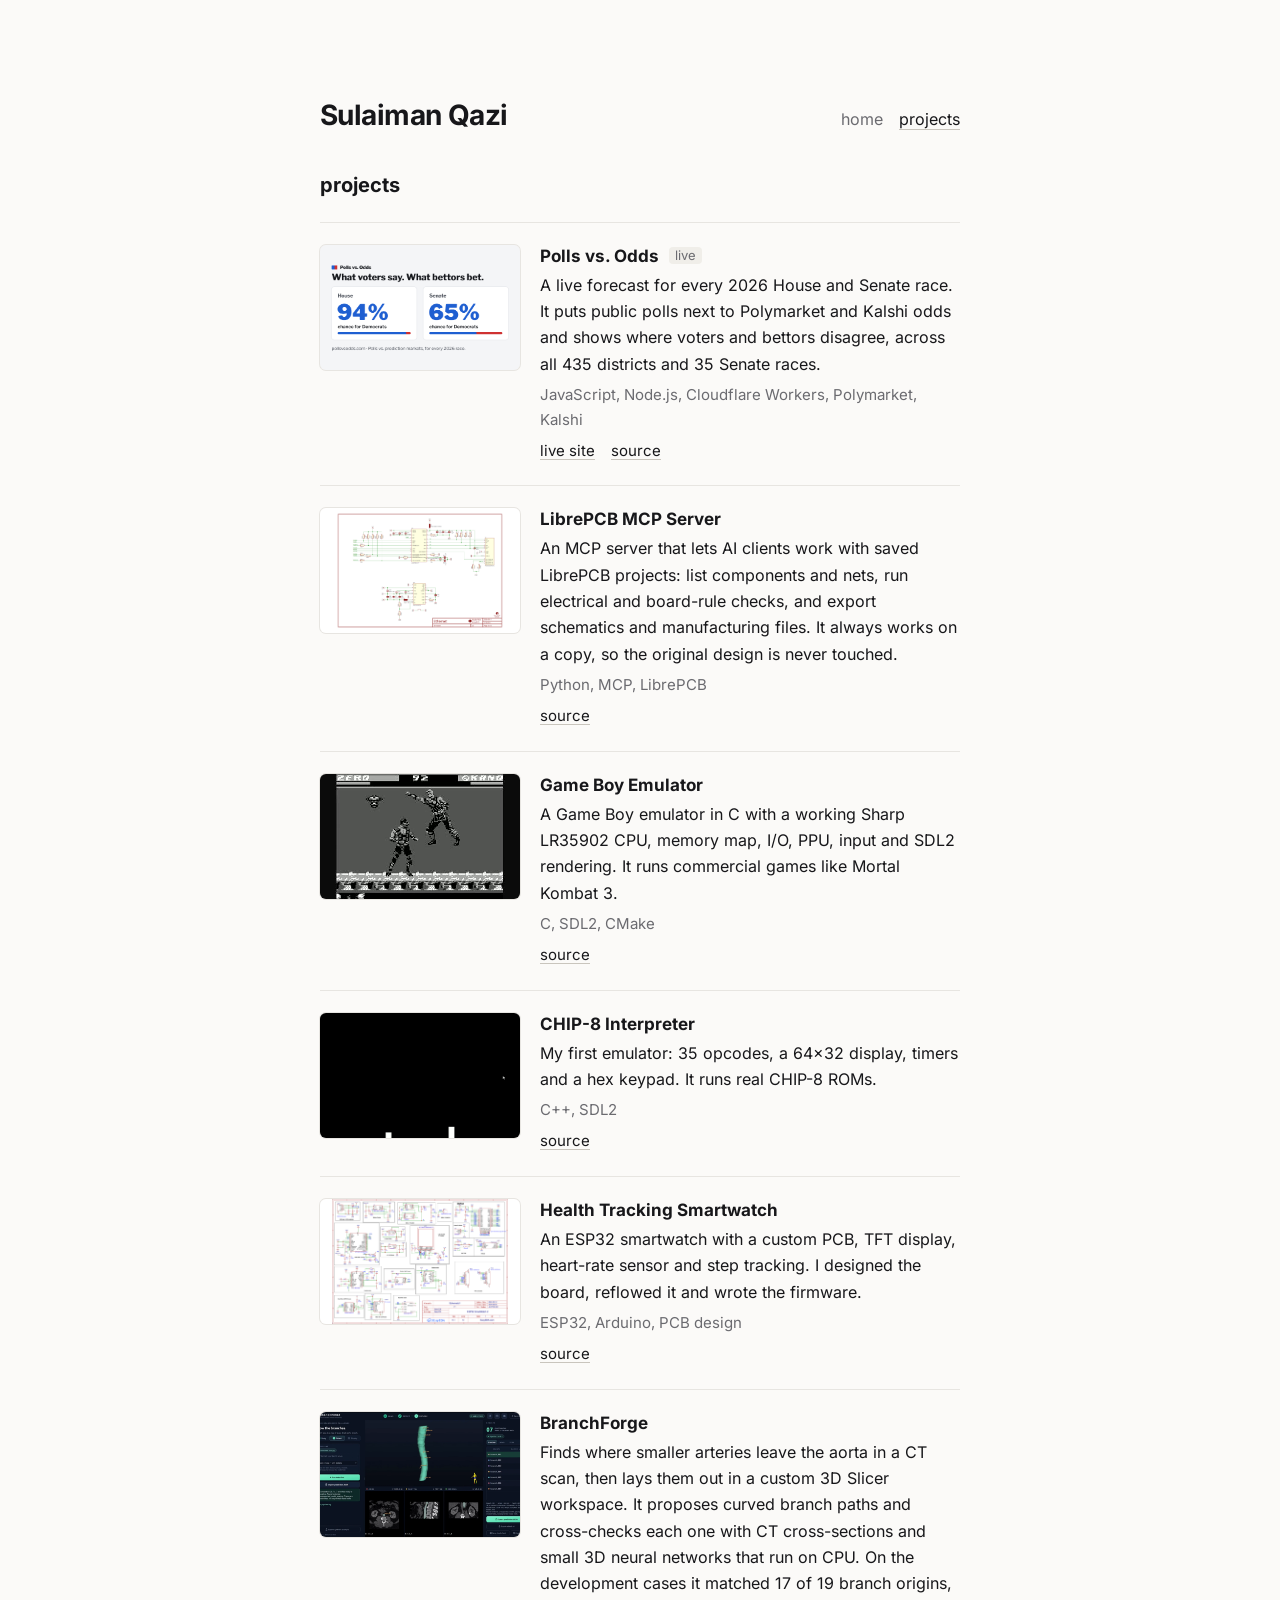
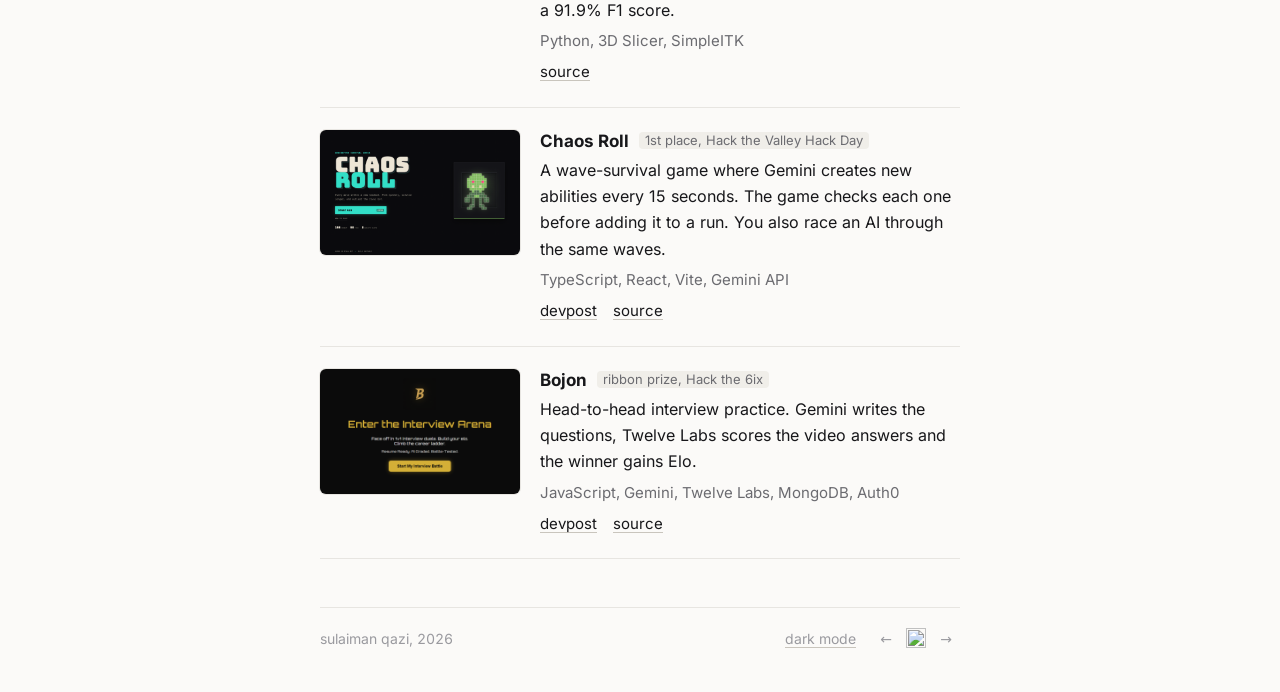
==== projects/index.html @ bf61b513 "Redesign as a minimal one-column portfolio Replace the multi-view site with a home page (currently, " ====
<!DOCTYPE html>
<html lang="en" data-root="../">
<head>
<meta charset="utf-8">
<meta name="viewport" content="width=device-width, initial-scale=1">
<title>Projects - Sulaiman Qazi</title>
<meta name="description" content="Projects by Sulaiman Qazi: a live election forecast, an MCP server for LibrePCB, a Game Boy emulator in C, a CHIP-8 interpreter, an ESP32 smartwatch and two hackathon winners.">
<meta name="author" content="Sulaiman Qazi">
<meta name="theme-color" content="#fbfaf8" media="(prefers-color-scheme: light)">
<meta name="theme-color" content="#111113" media="(prefers-color-scheme: dark)">
<link rel="canonical" href="https://sulaimanq.com/projects/">

<meta property="og:type" content="website">
<meta property="og:url" content="https://sulaimanq.com/projects/">
<meta property="og:title" content="Projects - Sulaiman Qazi">
<meta property="og:description" content="A live election forecast, an MCP server for LibrePCB, emulators in C and C++, and more.">
<meta property="og:image" content="https://sulaimanq.com/assets/img/og.jpg">
<meta name="twitter:card" content="summary_large_image">

<link rel="icon" href="../assets/img/favicon.svg" type="image/svg+xml">
<link rel="preload" href="../assets/fonts/inter-latin.woff2" as="font" type="font/woff2" crossorigin>
<link rel="stylesheet" href="../assets/css/site.css">

<script>
  (function () {
    var d = document.documentElement;
    try {
      var saved = localStorage.getItem('sq-theme');
      var sys = window.matchMedia('(prefers-color-scheme: dark)').matches ? 'dark' : 'light';
      d.setAttribute('data-theme', saved || sys);
    } catch (e) { d.setAttribute('data-theme', 'light'); }
  })();
</script>
</head>

<body>
<a class="skip" href="#main">Skip to content</a>

<div class="wrap">

  <header class="top">
    <p class="name"><a href="../">Sulaiman Qazi</a></p>
    <nav class="nav" aria-label="Pages">
      <a href="../">home</a>
      <a href="./" aria-current="page">projects</a>
    </nav>
  </header>

  <main id="main">
    <h1 class="page-h">projects</h1>

    <ul class="projects">

      <li class="project">
        <a class="project__shot project__shot--fit" href="https://pollsvsodds.com/" target="_blank" rel="noopener noreferrer" tabindex="-1" aria-hidden="true">
          <img src="../assets/img/polls-vs-odds.png" alt="" loading="lazy" decoding="async">
        </a>
        <div>
          <h2 class="project__title">Polls vs. Odds <span class="project__badge">live</span></h2>
          <p class="project__text">A live forecast for every 2026 House and Senate race. It puts public polls next to Polymarket and Kalshi odds and shows where voters and bettors disagree, across all 435 districts and 35 Senate races.</p>
          <p class="project__stack">JavaScript, Node.js, Cloudflare Workers, Polymarket, Kalshi</p>
          <p class="project__links">
            <a href="https://pollsvsodds.com/" target="_blank" rel="noopener noreferrer">live site</a>
            <a href="https://github.com/sulaimwn/polls-vs-odds" target="_blank" rel="noopener noreferrer">source</a>
          </p>
        </div>
      </li>

      <li class="project">
        <a class="project__shot project__shot--white" href="https://github.com/sulaimwn/LibrePCB-MCP-Server" target="_blank" rel="noopener noreferrer" tabindex="-1" aria-hidden="true">
          <img src="../assets/img/librepcb-mcp.png" alt="" loading="lazy" decoding="async">
        </a>
        <div>
          <h2 class="project__title">LibrePCB MCP Server</h2>
          <p class="project__text">An MCP server that lets AI clients work with saved LibrePCB projects: list components and nets, run electrical and board-rule checks, and export schematics and manufacturing files. It always works on a copy, so the original design is never touched.</p>
          <p class="project__stack">Python, MCP, LibrePCB</p>
          <p class="project__links">
            <a href="https://github.com/sulaimwn/LibrePCB-MCP-Server" target="_blank" rel="noopener noreferrer">source</a>
          </p>
        </div>
      </li>

      <li class="project">
        <a class="project__shot" href="https://github.com/sulaimwn/Game-Boy-Emulator" target="_blank" rel="noopener noreferrer" tabindex="-1" aria-hidden="true">
          <span class="sprite"></span>
        </a>
        <div>
          <h2 class="project__title">Game Boy Emulator</h2>
          <p class="project__text">A Game Boy emulator in C with a working Sharp LR35902 CPU, memory map, I/O, PPU, input and SDL2 rendering. It runs commercial games like Mortal Kombat 3.</p>
          <p class="project__stack">C, SDL2, CMake</p>
          <p class="project__links">
            <a href="https://github.com/sulaimwn/Game-Boy-Emulator" target="_blank" rel="noopener noreferrer">source</a>
          </p>
        </div>
      </li>

      <li class="project">
        <a class="project__shot" href="https://github.com/sulaimwn/CHIP8-CPP" target="_blank" rel="noopener noreferrer" tabindex="-1" aria-hidden="true">
          <img src="../assets/img/chip8-emulator.gif" alt="" loading="lazy" decoding="async">
        </a>
        <div>
          <h2 class="project__title">CHIP-8 Interpreter</h2>
          <p class="project__text">My first emulator: 35 opcodes, a 64×32 display, timers and a hex keypad. It runs real CHIP-8 ROMs.</p>
          <p class="project__stack">C++, SDL2</p>
          <p class="project__links">
            <a href="https://github.com/sulaimwn/CHIP8-CPP" target="_blank" rel="noopener noreferrer">source</a>
          </p>
        </div>
      </li>

      <li class="project">
        <a class="project__shot project__shot--white" href="https://github.com/sulaimwn/SmartWatch" target="_blank" rel="noopener noreferrer" tabindex="-1" aria-hidden="true">
          <img src="../assets/img/smartwatch-schematic.png" alt="" loading="lazy" decoding="async">
        </a>
        <div>
          <h2 class="project__title">Health Tracking Smartwatch</h2>
          <p class="project__text">An ESP32 smartwatch with a custom PCB, TFT display, heart-rate sensor and step tracking. I designed the board, reflowed it and wrote the firmware.</p>
          <p class="project__stack">ESP32, Arduino, PCB design</p>
          <p class="project__links">
            <a href="https://github.com/sulaimwn/SmartWatch" target="_blank" rel="noopener noreferrer">source</a>
          </p>
        </div>
      </li>

      <li class="project">
        <a class="project__shot" href="https://github.com/Toastyybread1/toralis-challenge" target="_blank" rel="noopener noreferrer" tabindex="-1" aria-hidden="true">
          <img src="../assets/img/branchforge.webp" alt="" loading="lazy" decoding="async">
        </a>
        <div>
          <h2 class="project__title">BranchForge</h2>
          <p class="project__text">Finds where smaller arteries leave the aorta in a CT scan, then lays them out in a custom 3D Slicer workspace. It proposes curved branch paths and cross-checks each one with CT cross-sections and small 3D neural networks that run on CPU. On the development cases it matched 17 of 19 branch origins, a 91.9% F1 score.</p>
          <p class="project__stack">Python, 3D Slicer, SimpleITK</p>
          <p class="project__links">
            <a href="https://github.com/Toastyybread1/toralis-challenge" target="_blank" rel="noopener noreferrer">source</a>
          </p>
        </div>
      </li>

      <li class="project">
        <a class="project__shot" href="https://devpost.com/software/live-forge" target="_blank" rel="noopener noreferrer" tabindex="-1" aria-hidden="true">
          <img src="../assets/img/chaos-roll.png" alt="" loading="lazy" decoding="async">
        </a>
        <div>
          <h2 class="project__title">Chaos Roll <span class="project__badge">1st place, Hack the Valley Hack Day</span></h2>
          <p class="project__text">A wave-survival game where Gemini creates new abilities every 15 seconds. The game checks each one before adding it to a run. You also race an AI through the same waves.</p>
          <p class="project__stack">TypeScript, React, Vite, Gemini API</p>
          <p class="project__links">
            <a href="https://devpost.com/software/live-forge" target="_blank" rel="noopener noreferrer">devpost</a>
            <a href="https://github.com/HisMonDon/htv_hack_day" target="_blank" rel="noopener noreferrer">source</a>
          </p>
        </div>
      </li>

      <li class="project">
        <a class="project__shot" href="https://devpost.com/software/bojon" target="_blank" rel="noopener noreferrer" tabindex="-1" aria-hidden="true">
          <img src="../assets/img/bojon.png" alt="" loading="lazy" decoding="async">
        </a>
        <div>
          <h2 class="project__title">Bojon <span class="project__badge">ribbon prize, Hack the 6ix</span></h2>
          <p class="project__text">Head-to-head interview practice. Gemini writes the questions, Twelve Labs scores the video answers and the winner gains Elo.</p>
          <p class="project__stack">JavaScript, Gemini, Twelve Labs, MongoDB, Auth0</p>
          <p class="project__links">
            <a href="https://devpost.com/software/bojon" target="_blank" rel="noopener noreferrer">devpost</a>
            <a href="https://github.com/MrJelloCode/Bojon" target="_blank" rel="noopener noreferrer">source</a>
          </p>
        </div>
      </li>

    </ul>
  </main>

  <footer class="foot">
    <span>sulaiman qazi, <span class="num">2026</span></span>
    <div class="foot__end">
      <button class="linkbtn" type="button" data-theme-toggle>dark mode</button>
      <nav class="webring" aria-label="UWaterloo CS Webring">
        <a href="https://cs.uwatering.com/#sulaimanq.com?nav=prev" aria-label="Previous site in the UWaterloo CS Webring" title="Previous site">&larr;</a>
        <a href="https://cs.uwatering.com/#sulaimanq.com" target="_blank" rel="noopener noreferrer" aria-label="UWaterloo CS Webring" title="UWaterloo CS Webring">
          <img src="https://cs.uwatering.com/icon.red.svg" alt="" width="20" height="20">
        </a>
        <a href="https://cs.uwatering.com/#sulaimanq.com?nav=next" aria-label="Next site in the UWaterloo CS Webring" title="Next site">&rarr;</a>
      </nav>
    </div>
  </footer>

</div>

<dialog class="cmdk" id="cmdk" aria-label="Search the site">
  <div class="cmdk__bar">
    <input class="cmdk__input" id="cmdk-input" type="text"
           autocomplete="off" autocorrect="off" spellcheck="false"
           placeholder="go to a page, copy my email, open a link"
           role="combobox" aria-expanded="true" aria-controls="cmdk-list"
           aria-autocomplete="list" aria-label="Search the site">
    <kbd aria-hidden="true">esc</kbd>
  </div>
  <ul class="cmdk__list" id="cmdk-list" role="listbox" aria-label="Results"></ul>
  <p class="cmdk__empty" hidden>nothing matches that</p>
  <p class="vh" id="cmdk-status" aria-live="polite"></p>
</dialog>

<script src="../assets/js/site.js"></script>
<script src="../assets/js/cmdk.js"></script>
</body>
</html>
---- assets/css/site.css ----
/* ==========================================================================
   Sulaiman Qazi - one stylesheet for the whole site.
   One narrow column of text, logo chips for places, and nothing else.
   ========================================================================== */

@font-face {
  font-family: 'Inter';
  font-style: normal;
  font-weight: 300 700;
  font-display: swap;
  src: url(../fonts/inter-latin-ext.woff2) format('woff2');
  unicode-range: U+0100-02BA, U+02BD-02C5, U+02C7-02CC, U+02CE-02D7, U+02DD-02FF, U+0304, U+0308, U+0329, U+1D00-1DBF, U+1E00-1E9F, U+1EF2-1EFF, U+2020, U+20A0-20AB, U+20AD-20C0, U+2113, U+2C60-2C7F, U+A720-A7FF;
}
@font-face {
  font-family: 'Inter';
  font-style: normal;
  font-weight: 300 700;
  font-display: swap;
  src: url(../fonts/inter-latin.woff2) format('woff2');
  unicode-range: U+0000-00FF, U+0131, U+0152-0153, U+02BB-02BC, U+02C6, U+02DA, U+02DC, U+0304, U+0308, U+0329, U+2000-206F, U+20AC, U+2122, U+2191, U+2193, U+2212, U+2215, U+FEFF, U+FFFD;
}

/* --------------------------------------------------------------------------
   Tokens
   -------------------------------------------------------------------------- */

:root {
  color-scheme: light;
  --bg:      #fbfaf8;
  --ink:     #17171a;
  --muted:   #6b6b70;
  --faint:   #9a9a9f;
  --rule:    #e7e5e1;
  --chip:    #f0eee9;
  --chip-hi: #e6e3dc;
  --link:    #c9c5bd;
  --focus:   #2f6fd6;

  --font: 'Inter', system-ui, -apple-system, 'Segoe UI', Helvetica, Arial, sans-serif;
  --col: 40rem;
  --radius: 6px;
}

[data-theme='dark'] {
  color-scheme: dark;
  --bg:      #111113;
  --ink:     #ececee;
  --muted:   #9c9ca3;
  --faint:   #6e6e75;
  --rule:    #26262a;
  --chip:    #1d1d21;
  --chip-hi: #2a2a2f;
  --link:    #4a4a52;
  --focus:   #7aa7f0;
}

/* --------------------------------------------------------------------------
   Base
   -------------------------------------------------------------------------- */

*, *::before, *::after { box-sizing: border-box; }

html { -webkit-text-size-adjust: 100%; text-size-adjust: 100%; }

body {
  margin: 0;
  background: var(--bg);
  color: var(--ink);
  font-family: var(--font);
  font-size: 1rem;
  line-height: 1.65;
  -webkit-font-smoothing: antialiased;
}

h1, h2, h3, p, ul { margin: 0; }

a {
  color: inherit;
  text-decoration-line: underline;
  text-decoration-thickness: 1px;
  text-underline-offset: 0.22em;
  text-decoration-color: var(--link);
  transition: text-decoration-color 120ms;
}
a:hover { text-decoration-color: currentColor; }

:focus-visible { outline: 2px solid var(--focus); outline-offset: 2px; border-radius: 4px; }

img { max-width: 100%; }

.vh {
  position: absolute !important;
  width: 1px; height: 1px;
  overflow: hidden;
  clip-path: inset(50%);
  white-space: nowrap;
}

.skip {
  position: absolute;
  left: 12px; top: -80px;
  z-index: 50;
  padding: 8px 14px;
  border-radius: var(--radius);
  background: var(--ink);
  color: var(--bg);
  text-decoration: none;
}
.skip:focus { top: 12px; }

/* --------------------------------------------------------------------------
   Page frame
   -------------------------------------------------------------------------- */

.wrap {
  max-width: calc(var(--col) + 48px);
  margin: 0 auto;
  padding: clamp(40px, 11vh, 110px) 24px 40px;
}

.top {
  display: flex;
  flex-wrap: wrap;
  align-items: baseline;
  justify-content: space-between;
  gap: 6px 20px;
}

.name {
  font-size: 1.75rem;
  font-weight: 700;
  letter-spacing: -0.02em;
  line-height: 1.2;
}
.name a { text-decoration: none; }

.nav { display: flex; gap: 16px; color: var(--muted); }
.nav a { text-decoration: none; }
.nav a:hover, .nav a[aria-current='page'] { color: var(--ink); }
.nav a[aria-current='page'] { text-decoration: underline; text-decoration-color: var(--link); }

.tagline { margin-top: 6px; }

.links {
  display: flex;
  flex-wrap: wrap;
  gap: 4px 16px;
  margin-top: 10px;
  color: var(--muted);
}
.links a, .links button { color: var(--muted); }
.links a:hover, .links button:hover { color: var(--ink); }

.linkbtn {
  padding: 0;
  border: 0;
  background: none;
  font: inherit;
  cursor: pointer;
  text-decoration: underline;
  text-decoration-thickness: 1px;
  text-underline-offset: 0.22em;
  text-decoration-color: var(--link);
}
.linkbtn:hover { text-decoration-color: currentColor; }

/* --------------------------------------------------------------------------
   Sections and bullets
   -------------------------------------------------------------------------- */

.block { margin-top: 32px; }

.block__h {
  margin-bottom: 6px;
  font-size: 0.9375rem;
  font-weight: 400;
  color: var(--muted);
}

.bullets { list-style: none; padding: 0; display: grid; gap: 6px; }
.bullets li { position: relative; padding-left: 18px; }
.bullets li::before {
  content: '';
  position: absolute;
  left: 2px;
  top: 0.78em;
  width: 6px;
  height: 1px;
  background: var(--faint);
}

.num { font-variant-numeric: tabular-nums; }
.dim { color: var(--muted); }

/* A chip and whatever punctuation follows it never split across lines. */
.nb { white-space: nowrap; }

/* Logo chips: the place, with its mark, as a link. */
.chip {
  display: inline-flex;
  align-items: center;
  gap: 6px;
  padding: 0 7px 0 4px;
  border-radius: 5px;
  background: var(--chip);
  line-height: 1.6;
  text-decoration: none;
  white-space: nowrap;
  vertical-align: baseline;
  transition: background-color 120ms;
}
.chip:hover { background: var(--chip-hi); }
.chip img {
  width: 16px;
  height: 16px;
  border-radius: 3px;
  object-fit: contain;
  background: #fff;
  flex: none;
}

.more {
  display: inline-block;
  margin-top: 10px;
  color: var(--muted);
}
.more:hover { color: var(--ink); }

/* --------------------------------------------------------------------------
   Hover previews for project links (mouse only)
   -------------------------------------------------------------------------- */

.peek {
  position: fixed;
  z-index: 40;
  left: 0; top: 0;
  width: 280px;
  aspect-ratio: 16 / 10;
  border-radius: 8px;
  overflow: hidden;
  background: var(--chip);
  box-shadow: 0 0 0 1px var(--rule), 0 16px 40px -12px rgba(0, 0, 0, 0.3);
  pointer-events: none;
  opacity: 0;
  transform: translateY(4px);
  transition: opacity 120ms, transform 120ms;
}
.peek.is-on { opacity: 1; transform: none; }
.peek img { display: block; width: 100%; height: 100%; object-fit: cover; }
.peek .sprite { position: absolute; inset: 0; }

/* The Game Boy recording is a strip of 36 frames. */
.sprite {
  background-image: url('../img/gameboy-sprite.jpg');
  background-repeat: no-repeat;
  background-size: 3600% 100%;
  image-rendering: pixelated;
  animation: sprite-36 1.75s steps(35) infinite;
}
@keyframes sprite-36 {
  from { background-position-x: 0%; }
  to   { background-position-x: 100%; }
}

/* --------------------------------------------------------------------------
   Projects page
   -------------------------------------------------------------------------- */

.page-h { margin-top: 36px; font-size: 1.25rem; font-weight: 700; }
.page-intro { margin-top: 4px; color: var(--muted); }

.projects { list-style: none; padding: 0; margin-top: 20px; }

.project {
  display: grid;
  grid-template-columns: 200px minmax(0, 1fr);
  gap: 20px;
  padding: 22px 0;
  border-top: 1px solid var(--rule);
}
.project:last-child { border-bottom: 1px solid var(--rule); }

.project__shot {
  position: relative;
  aspect-ratio: 16 / 10;
  border-radius: 6px;
  overflow: hidden;
  background: var(--chip);
  box-shadow: 0 0 0 1px var(--rule);
}
.project__shot img { display: block; width: 100%; height: 100%; object-fit: cover; }
.project__shot--fit img { object-fit: contain; background: #f4f5f7; }
.project__shot--white img { object-fit: contain; background: #fff; }
.project__shot .sprite { position: absolute; inset: 0; }

.project__title { font-size: 1.0625rem; font-weight: 700; line-height: 1.35; }
.project__badge {
  display: inline-block;
  margin-left: 6px;
  padding: 0 6px;
  border-radius: 4px;
  background: var(--chip);
  color: var(--muted);
  font-size: 0.8125rem;
  font-weight: 400;
  vertical-align: 2px;
}
.project__text { margin-top: 4px; }
.project__stack { margin-top: 6px; color: var(--muted); font-size: 0.9375rem; }
.project__links { display: flex; flex-wrap: wrap; gap: 4px 16px; margin-top: 6px; font-size: 0.9375rem; }

@media (max-width: 560px) {
  .project { grid-template-columns: minmax(0, 1fr); gap: 12px; }
}

/* --------------------------------------------------------------------------
   Footer
   -------------------------------------------------------------------------- */

.foot {
  display: flex;
  flex-wrap: wrap;
  align-items: center;
  justify-content: space-between;
  gap: 10px 20px;
  margin-top: 48px;
  padding-top: 16px;
  border-top: 1px solid var(--rule);
  color: var(--faint);
  font-size: 0.875rem;
}
.foot__end { display: flex; align-items: center; gap: 16px; }
.foot .linkbtn { color: var(--faint); }
.foot .linkbtn:hover { color: var(--ink); }

.webring { display: flex; align-items: center; gap: 2px; }
.webring a {
  display: grid;
  place-items: center;
  min-width: 28px;
  height: 28px;
  border-radius: 5px;
  color: var(--faint);
  text-decoration: none;
}
.webring a:hover { color: var(--ink); background: var(--chip); }
.webring img { width: 20px; height: 20px; display: block; }
[data-theme='dark'] .webring img { filter: grayscale(1) brightness(1.7); }

/* --------------------------------------------------------------------------
   Command menu (Ctrl K or /) and toast
   -------------------------------------------------------------------------- */

.cmdk {
  width: min(520px, calc(100vw - 32px));
  max-height: min(460px, 70vh);
  margin: 12vh auto auto;
  padding: 0;
  border: 1px solid var(--rule);
  border-radius: 10px;
  background: var(--bg);
  color: var(--ink);
  box-shadow: 0 30px 80px -20px rgba(0, 0, 0, 0.4);
  overflow: hidden;
}
.cmdk[open] { display: flex; flex-direction: column; }
.cmdk::backdrop { background: rgba(10, 10, 12, 0.35); }
.cmdk__bar { display: flex; align-items: center; gap: 10px; padding: 12px 14px; border-bottom: 1px solid var(--rule); }
.cmdk__input { flex: 1; min-width: 0; border: 0; outline: 0; background: none; color: inherit; font: inherit; }
.cmdk__input::placeholder { color: var(--faint); }
.cmdk kbd { font-family: var(--font); font-size: 0.75rem; color: var(--muted); border: 1px solid var(--rule); border-radius: 4px; padding: 0 5px; }
.cmdk__list { list-style: none; margin: 0; padding: 6px; overflow-y: auto; }
.cmdk__group { padding: 8px 8px 2px; font-size: 0.8125rem; color: var(--faint); }
.cmdk__opt { display: flex; align-items: center; gap: 12px; padding: 7px 8px; border-radius: 5px; cursor: pointer; }
.cmdk__opt[aria-selected='true'] { background: var(--chip); }
.cmdk__label b { font-weight: 700; }
.cmdk__meta { margin-left: auto; color: var(--faint); font-size: 0.875rem; }
.cmdk__empty { padding: 16px 14px; color: var(--muted); }

.toast {
  position: fixed;
  left: 50%;
  bottom: 24px;
  z-index: 60;
  translate: -50% 10px;
  padding: 8px 14px;
  border-radius: var(--radius);
  background: var(--ink);
  color: var(--bg);
  font-size: 0.9375rem;
  opacity: 0;
  pointer-events: none;
  transition: opacity 150ms, translate 150ms;
}
.toast.is-on { opacity: 1; translate: -50% 0; }

@media (prefers-reduced-motion: reduce) {
  *, *::before, *::after { transition: none !important; animation: none !important; }
}
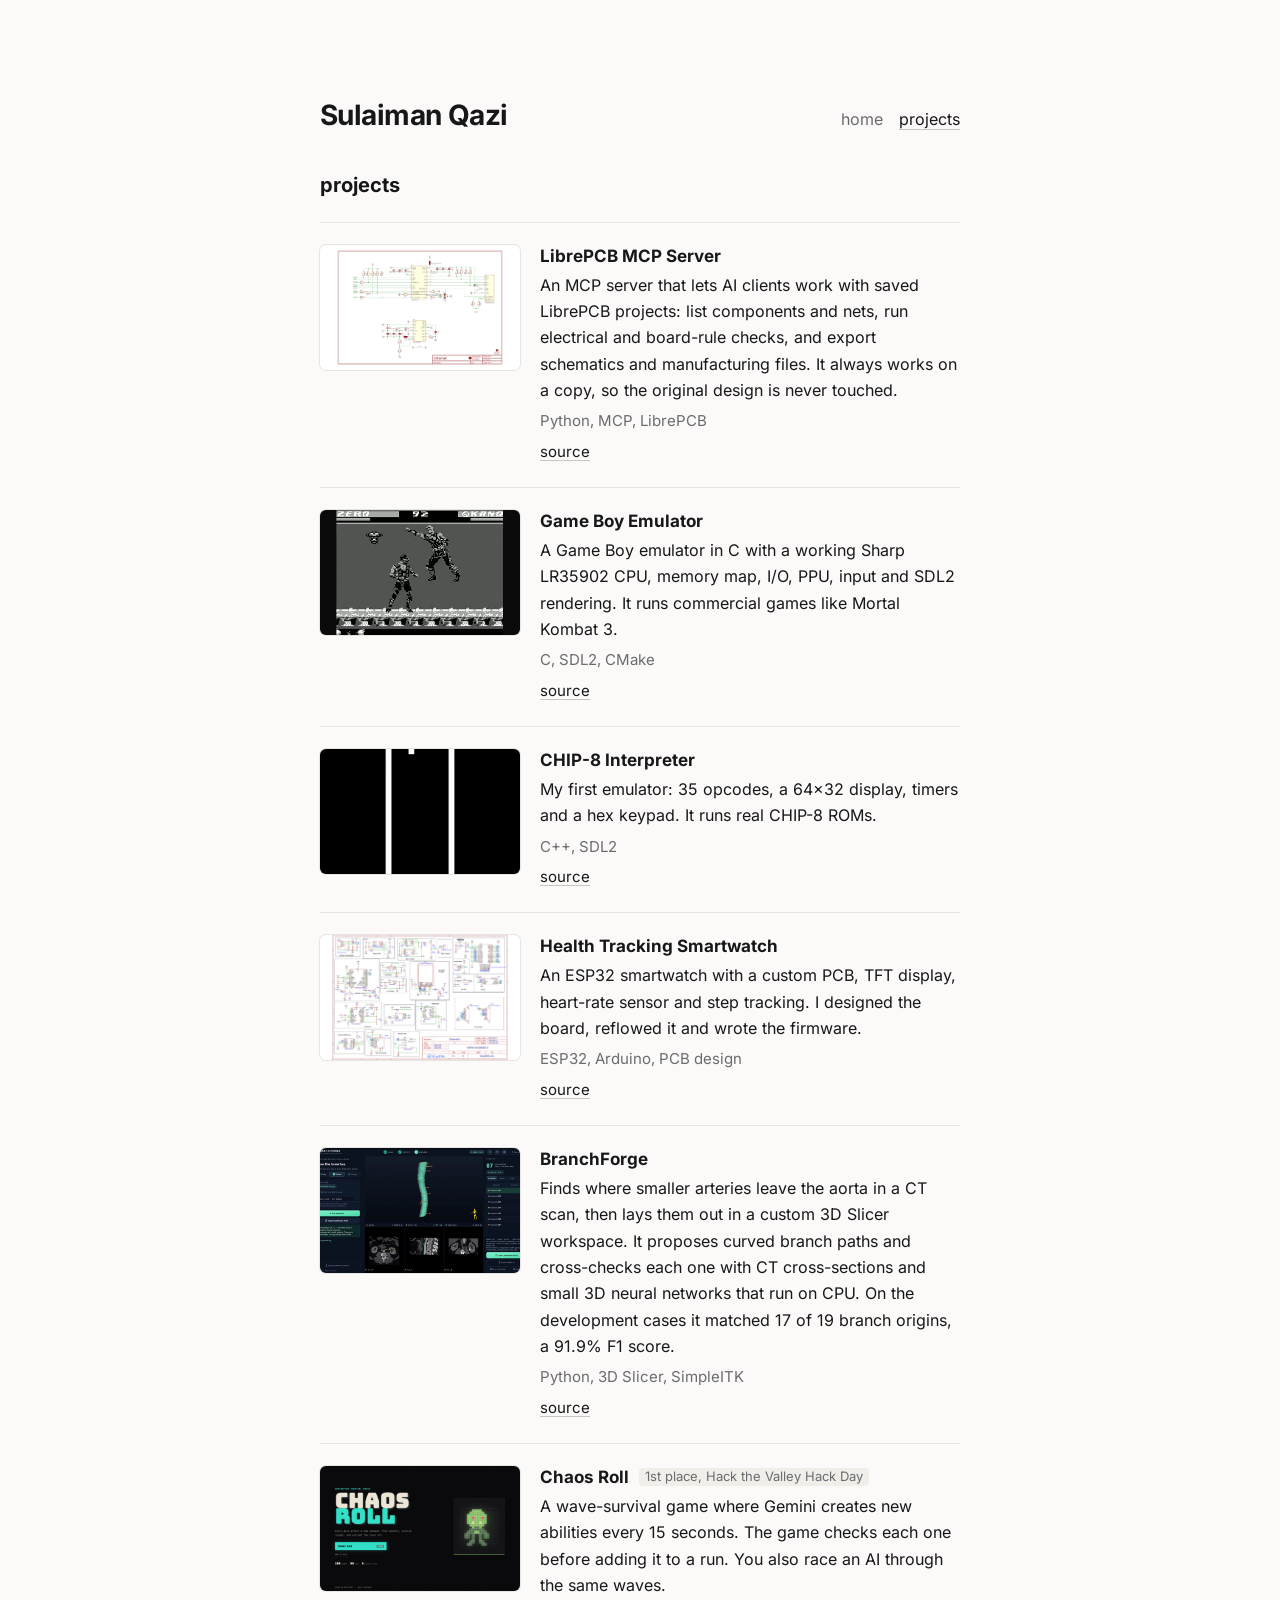
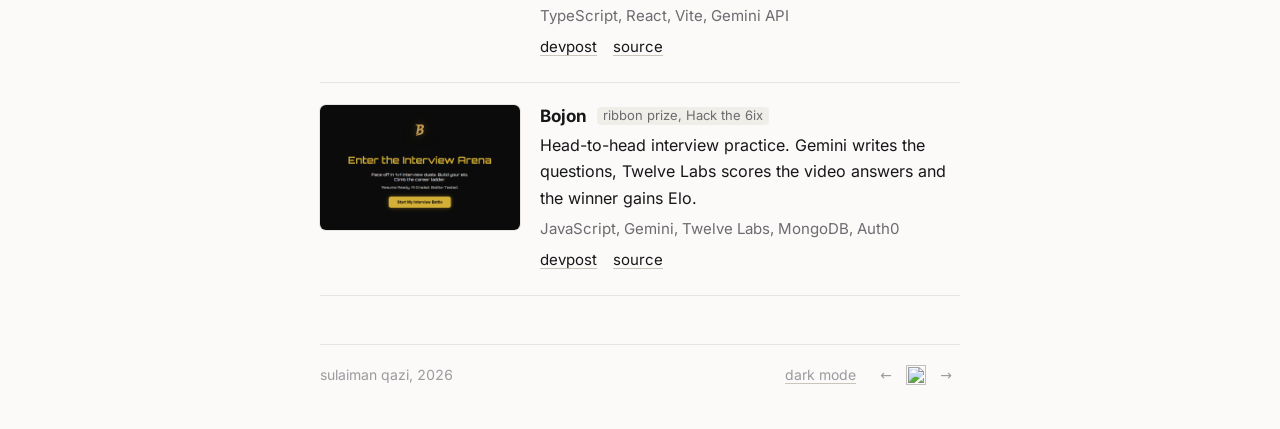
==== commit 1ec64c15: "Remove Polls vs. Odds project Co-Authored-By: Claude Opus 5.5 <noreply@anthropic.com>" ====
--- a/projects/index.html
+++ b/projects/index.html
@@ -50,21 +50,6 @@
     <h1 class="page-h">projects</h1>
 
     <ul class="projects">
-
-      <li class="project">
-        <a class="project__shot project__shot--fit" href="https://pollsvsodds.com/" target="_blank" rel="noopener noreferrer" tabindex="-1" aria-hidden="true">
-          <img src="../assets/img/polls-vs-odds.png" alt="" loading="lazy" decoding="async">
-        </a>
-        <div>
-          <h2 class="project__title">Polls vs. Odds <span class="project__badge">live</span></h2>
-          <p class="project__text">A live forecast for every 2026 House and Senate race. It puts public polls next to Polymarket and Kalshi odds and shows where voters and bettors disagree, across all 435 districts and 35 Senate races.</p>
-          <p class="project__stack">JavaScript, Node.js, Cloudflare Workers, Polymarket, Kalshi</p>
-          <p class="project__links">
-            <a href="https://pollsvsodds.com/" target="_blank" rel="noopener noreferrer">live site</a>
-            <a href="https://github.com/sulaimwn/polls-vs-odds" target="_blank" rel="noopener noreferrer">source</a>
-          </p>
-        </div>
-      </li>
 
       <li class="project">
         <a class="project__shot project__shot--white" href="https://github.com/sulaimwn/LibrePCB-MCP-Server" target="_blank" rel="noopener noreferrer" tabindex="-1" aria-hidden="true">
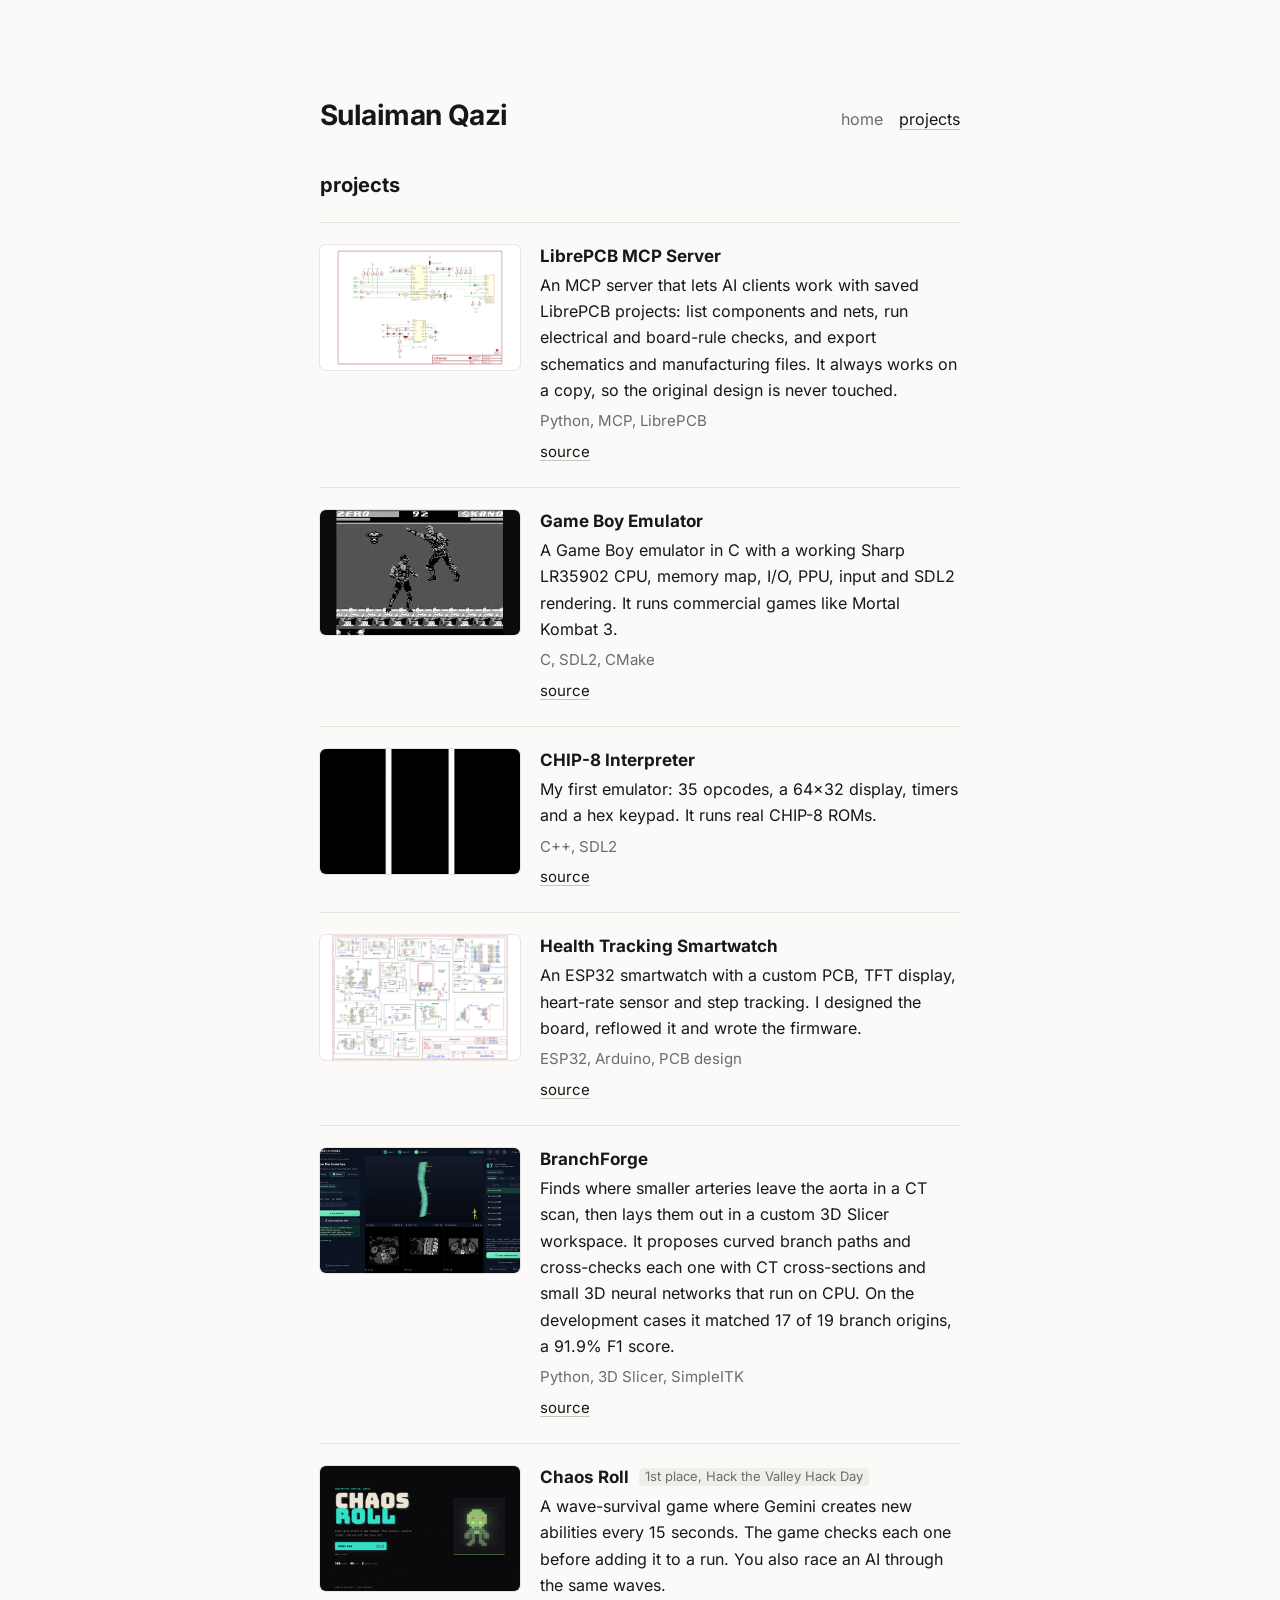
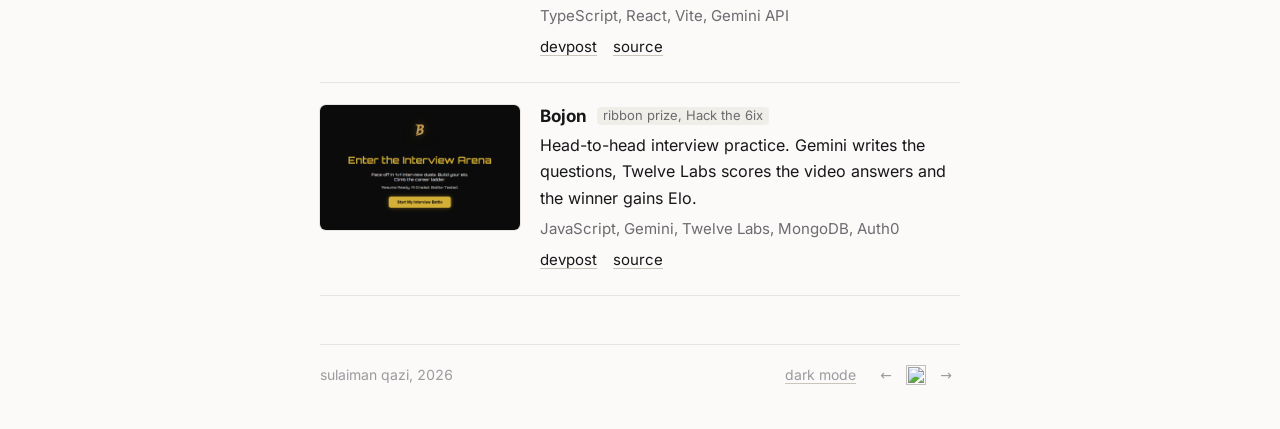
==== commit 4c0ed566: "Replace favicon with sq monogram Lowercase sq in Inter 600 on the site's ink colour, outlined to pat" ====
--- a/projects/index.html
+++ b/projects/index.html
@@ -18,6 +18,8 @@
 <meta name="twitter:card" content="summary_large_image">
 
 <link rel="icon" href="../assets/img/favicon.svg" type="image/svg+xml">
+<link rel="icon" href="../assets/img/favicon-32.png" sizes="32x32" type="image/png">
+<link rel="apple-touch-icon" href="../assets/img/apple-touch-icon.png">
 <link rel="preload" href="../assets/fonts/inter-latin.woff2" as="font" type="font/woff2" crossorigin>
 <link rel="stylesheet" href="../assets/css/site.css">
 
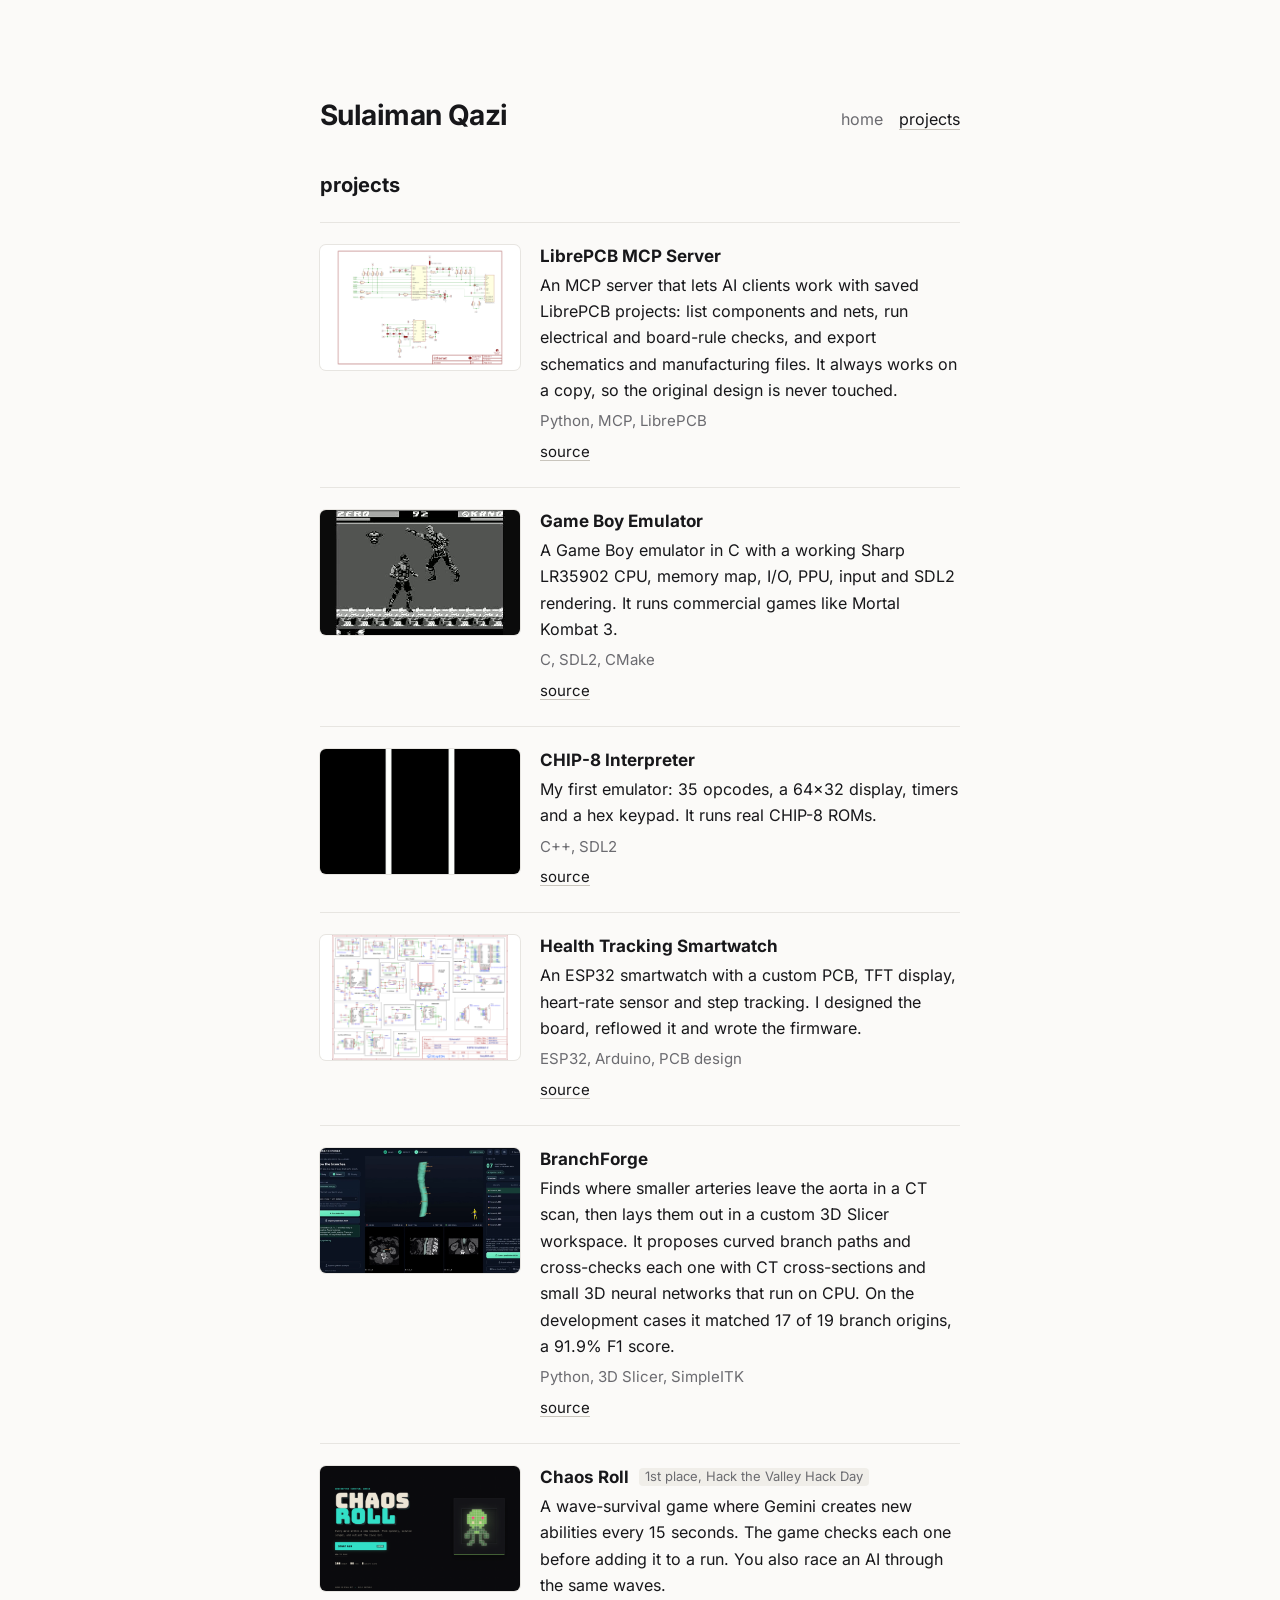
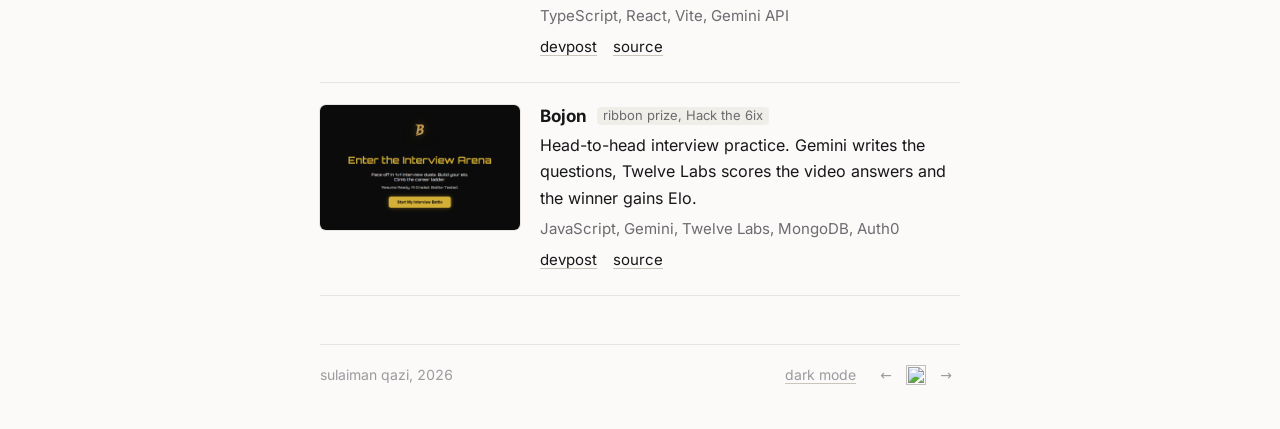
==== commit da099cf9: "Replace link preview image with one matching the current site Co-Authored-By: Claude Opus 5.5 <norep" ====
--- a/projects/index.html
+++ b/projects/index.html
@@ -14,8 +14,12 @@
 <meta property="og:url" content="https://sulaimanq.com/projects/">
 <meta property="og:title" content="Projects - Sulaiman Qazi">
 <meta property="og:description" content="A live election forecast, an MCP server for LibrePCB, emulators in C and C++, and more.">
-<meta property="og:image" content="https://sulaimanq.com/assets/img/og.jpg">
+<meta property="og:image" content="https://sulaimanq.com/assets/img/og.png">
+<meta property="og:image:width" content="2400">
+<meta property="og:image:height" content="1260">
+<meta property="og:image:alt" content="Sulaiman Qazi. CS at the University of Waterloo, software engineer at WATonomous.">
 <meta name="twitter:card" content="summary_large_image">
+<meta name="twitter:image" content="https://sulaimanq.com/assets/img/og.png">
 
 <link rel="icon" href="../assets/img/favicon.svg" type="image/svg+xml">
 <link rel="icon" href="../assets/img/favicon-32.png" sizes="32x32" type="image/png">
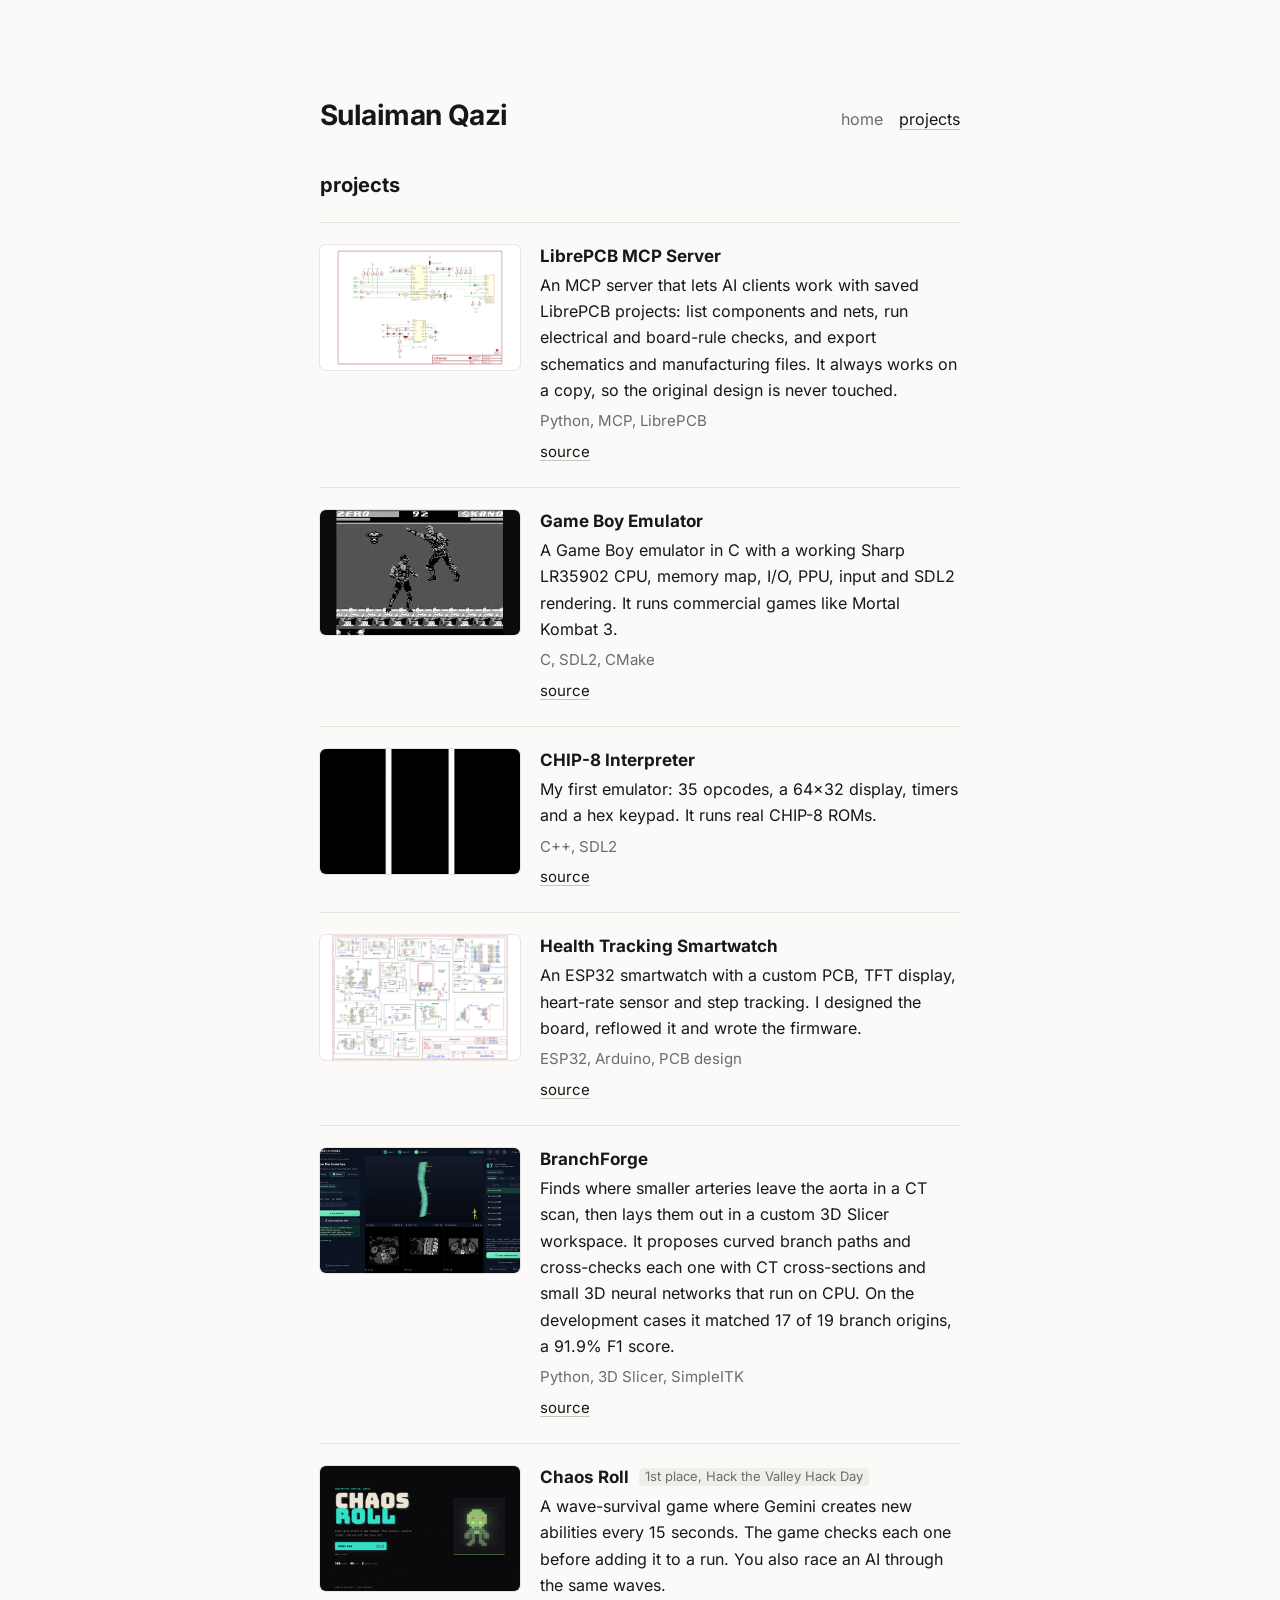
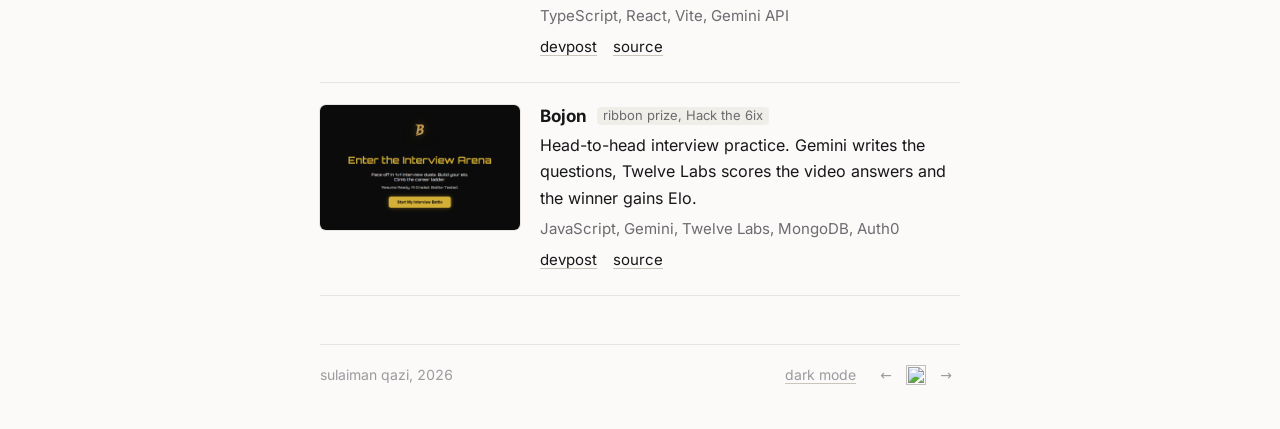
==== commit 0673db76: "Simplify link preview image to name and school Co-Authored-By: Claude Opus 5.5 <noreply@anthropic.co" ====
--- a/projects/index.html
+++ b/projects/index.html
@@ -17,7 +17,7 @@
 <meta property="og:image" content="https://sulaimanq.com/assets/img/og.png">
 <meta property="og:image:width" content="2400">
 <meta property="og:image:height" content="1260">
-<meta property="og:image:alt" content="Sulaiman Qazi. CS at the University of Waterloo, software engineer at WATonomous.">
+<meta property="og:image:alt" content="Sulaiman Qazi. CS at the University of Waterloo.">
 <meta name="twitter:card" content="summary_large_image">
 <meta name="twitter:image" content="https://sulaimanq.com/assets/img/og.png">
 
